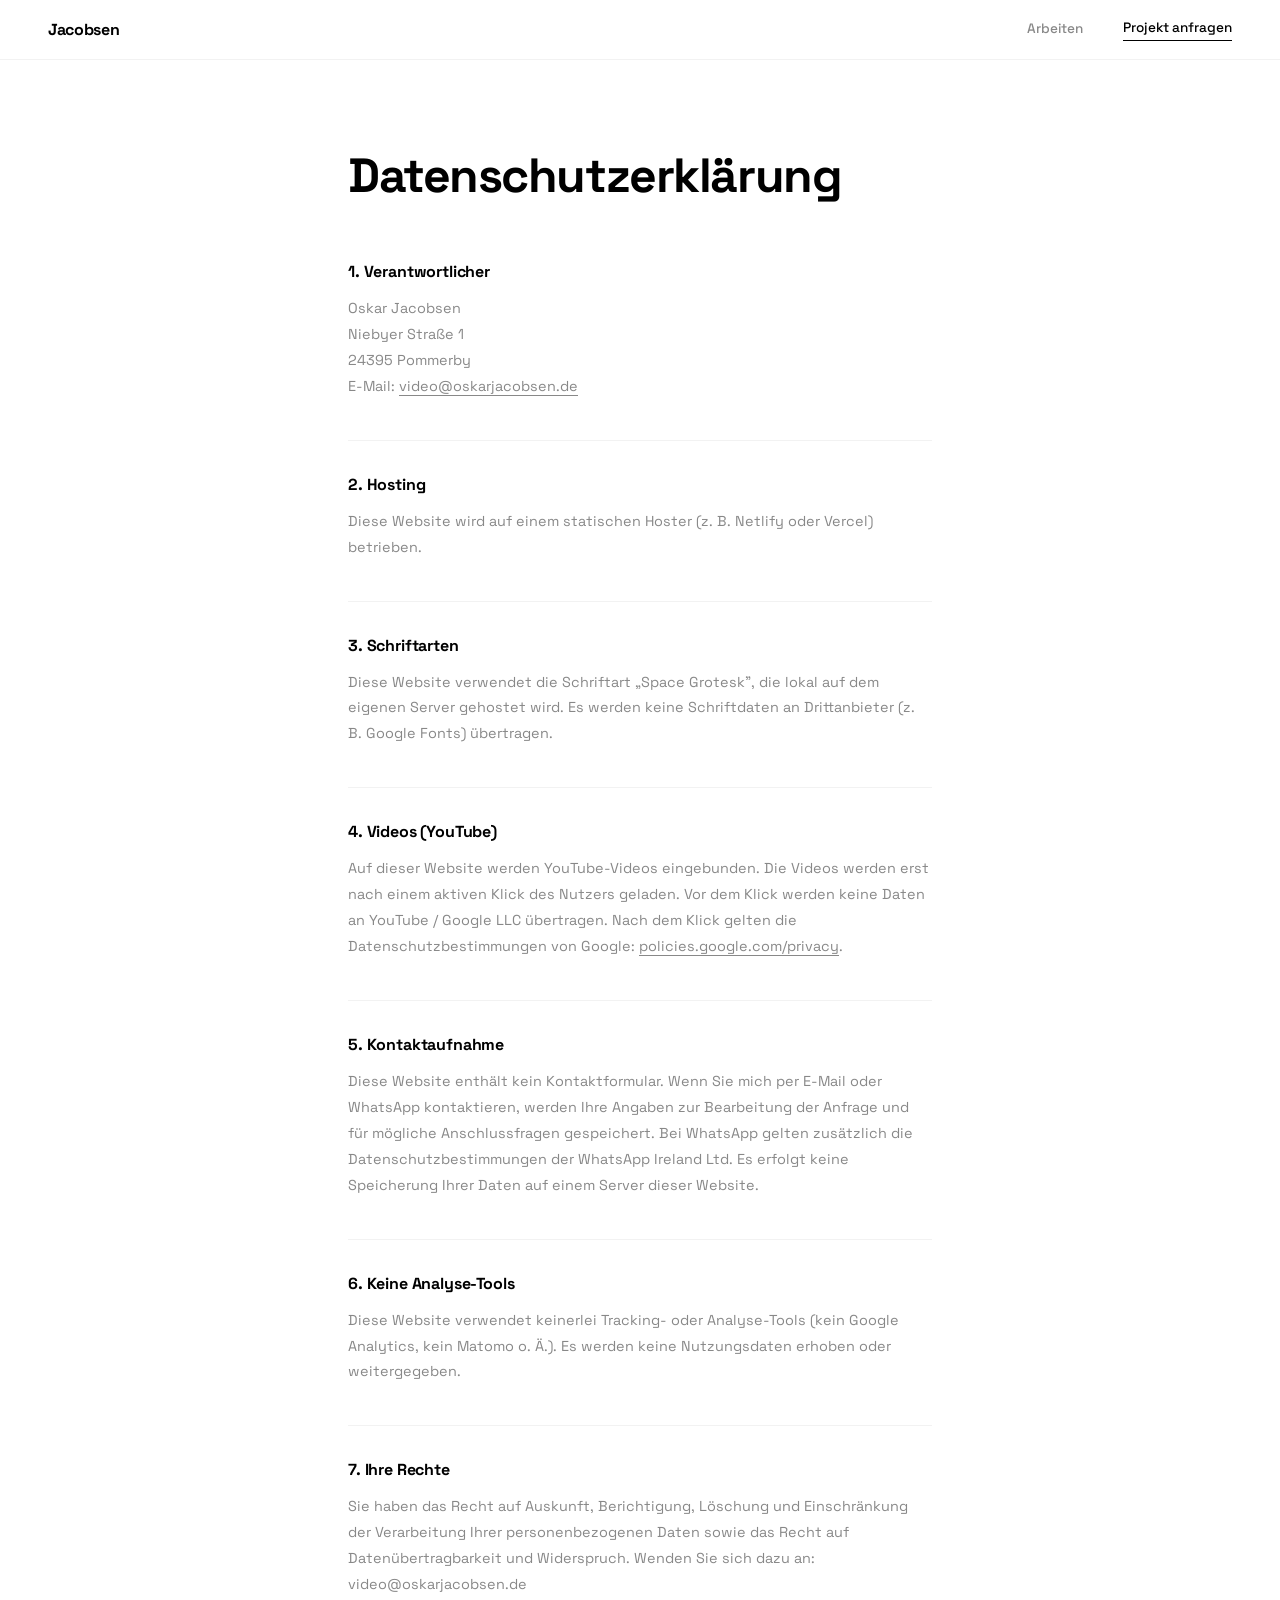
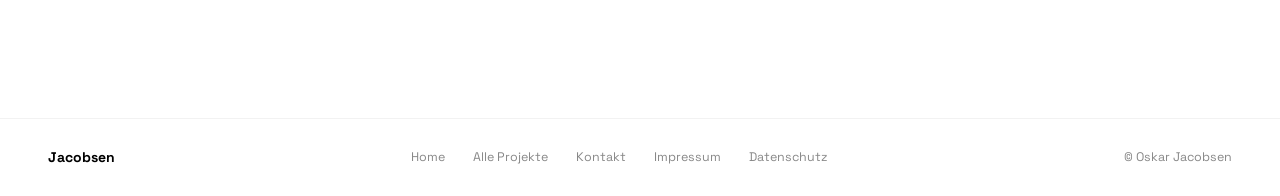
==== datenschutz.html @ cc035e26 "Initial commit: Jacobsen Videoproduktion Website Statische Portfolio-Website (HTML/CSS/JS, kein Buil" ====
<!DOCTYPE html>
<html lang="de">
<head>
  <meta charset="UTF-8" />
  <meta name="viewport" content="width=device-width, initial-scale=1.0" />
  <title>Datenschutz — Jacobsen Videoproduktion</title>
  <meta name="robots" content="noindex, nofollow" />
  <link rel="icon" sizes="32x32" href="favicon-32.png" />
  <link rel="icon" sizes="16x16" href="favicon-16.png" />
  <link rel="apple-touch-icon" sizes="180x180" href="apple-touch-icon.png" />
  <link rel="icon" href="data:image/svg+xml,<svg xmlns='http://www.w3.org/2000/svg' viewBox='0 0 32 32'><rect width='32' height='32' fill='%23000'/><text x='4' y='24' font-family='sans-serif' font-size='20' font-weight='700' fill='%23fff'>J</text></svg>" />

  <link rel="preload" href="fonts/SpaceGrotesk-latin.woff2"     as="font" type="font/woff2" crossorigin />
  <link rel="preload" href="fonts/SpaceGrotesk-latin-ext.woff2" as="font" type="font/woff2" crossorigin />

  <link rel="stylesheet" href="style.css?v=20260617" />
</head>
<body>

<nav>
  <a href="index.html" class="nav-logo">Jacobsen</a>
  <div class="nav-right">
    <a href="index.html#arbeiten">Arbeiten</a>
    <a href="index.html#anfragen" class="nav-cta">Projekt anfragen</a>
  </div>
</nav>

<main style="padding-top: var(--nav-h);">
  <div class="legal-page">
    <h1>Datenschutzerklärung</h1>

    <h2>1. Verantwortlicher</h2>
    <p>
      Oskar Jacobsen<br />
      Niebyer Straße 1<br />
      24395 Pommerby<br />
      E-Mail: <a href="mailto:video@oskarjacobsen.de">video@oskarjacobsen.de</a>
    </p>

    <h2>2. Hosting</h2>
    <p>
      Diese Website wird auf einem statischen Hoster (z. B. Netlify oder Vercel) betrieben.
      <!-- Hier konkreten Hoster und dessen Datenschutzbestimmungen verlinken -->
    </p>

    <h2>3. Schriftarten</h2>
    <p>
      Diese Website verwendet die Schriftart „Space Grotesk", die lokal auf dem eigenen Server gehostet wird.
      Es werden keine Schriftdaten an Drittanbieter (z. B. Google Fonts) übertragen.
    </p>

    <h2>4. Videos (YouTube)</h2>
    <p>
      Auf dieser Website werden YouTube-Videos eingebunden. Die Videos werden erst nach einem aktiven
      Klick des Nutzers geladen. Vor dem Klick werden keine Daten an YouTube / Google LLC übertragen.
      Nach dem Klick gelten die Datenschutzbestimmungen von Google:
      <a href="https://policies.google.com/privacy" target="_blank" rel="noopener noreferrer">policies.google.com/privacy</a>.
    </p>

    <h2>5. Kontaktaufnahme</h2>
    <p>
      Diese Website enthält kein Kontaktformular. Wenn Sie mich per E-Mail oder WhatsApp
      kontaktieren, werden Ihre Angaben zur Bearbeitung der Anfrage und für mögliche
      Anschlussfragen gespeichert. Bei WhatsApp gelten zusätzlich die Datenschutzbestimmungen
      der WhatsApp Ireland Ltd. Es erfolgt keine Speicherung Ihrer Daten auf einem Server
      dieser Website.
    </p>

    <h2>6. Keine Analyse-Tools</h2>
    <p>
      Diese Website verwendet keinerlei Tracking- oder Analyse-Tools (kein Google Analytics,
      kein Matomo o. Ä.). Es werden keine Nutzungsdaten erhoben oder weitergegeben.
    </p>

    <h2>7. Ihre Rechte</h2>
    <p>
      Sie haben das Recht auf Auskunft, Berichtigung, Löschung und Einschränkung der Verarbeitung
      Ihrer personenbezogenen Daten sowie das Recht auf Datenübertragbarkeit und Widerspruch.
      Wenden Sie sich dazu an: video@oskarjacobsen.de
    </p>

    <!-- Hier ggf. weiteren Rechtstext durch einen Datenschutzbeauftragten ergänzen lassen -->
  </div>
</main>

<footer>
  <span class="footer-logo">Jacobsen</span>
  <ul class="footer-links">
    <li><a href="index.html">Home</a></li>
    <li><a href="projects.html">Alle Projekte</a></li>
    <li><a href="kontakt.html">Kontakt</a></li>
    <li><a href="impressum.html">Impressum</a></li>
    <li><a href="datenschutz.html">Datenschutz</a></li>
  </ul>
  <span class="footer-copy">© Oskar Jacobsen</span>
</footer>

</body>
</html>
---- style.css ----
/* Space Grotesk — lokal gehostet, kein Google Fonts CDN */
@font-face {
  font-family: 'Space Grotesk';
  font-style: normal;
  font-weight: 300 700;
  font-display: swap;
  src: url('fonts/SpaceGrotesk-latin-ext.woff2') format('woff2');
  unicode-range: U+0100-02BA, U+02BD-02C5, U+02C7-02CC, U+02CE-02D7, U+02DD-02FF,
                 U+0304, U+0308, U+0329, U+1D00-1DBF, U+1E00-1E9F, U+1EF2-1EFF,
                 U+2020, U+20A0-20AB, U+20AD-20C0, U+2113, U+2C60-2C7F, U+A720-A7FF;
}
@font-face {
  font-family: 'Space Grotesk';
  font-style: normal;
  font-weight: 300 700;
  font-display: swap;
  src: url('fonts/SpaceGrotesk-latin.woff2') format('woff2');
  unicode-range: U+0000-00FF, U+0131, U+0152-0153, U+02BB-02BC, U+02C6, U+02DA,
                 U+02DC, U+0304, U+0308, U+0329, U+2000-206F, U+20AC, U+2122,
                 U+2191, U+2193, U+2212, U+2215, U+FEFF, U+FFFD;
}

*, *::before, *::after { box-sizing: border-box; margin: 0; padding: 0; }

:root {
  --black: #000000;
  --white: #FFFFFF;
  --off-white: #F2F2F2;
  --gray: #888888;
  --light-gray: #CCCCCC;
  --font: 'Space Grotesk', sans-serif;
  --nav-h: 60px;
  --max-w: 1280px;
  --pad: 3rem;
}

html { font-size: 16px; scroll-behavior: smooth; }

/* Anker-Sprünge nicht unter die fixe Navi schieben */
[id] { scroll-margin-top: calc(var(--nav-h) + 1rem); }

@media (prefers-reduced-motion: reduce) {
  *, *::before, *::after { animation-duration: 0.01ms !important; transition-duration: 0.01ms !important; }
  html { scroll-behavior: auto; }
}

/* ─── DEZENTE SCROLL-REVEALS (nur wenn JS aktiv) ─── */
@media (prefers-reduced-motion: no-preference) {
  .js [data-reveal] {
    opacity: 0;
    transform: translateY(22px);
    transition: opacity 0.6s ease, transform 0.6s ease;
  }
  .js [data-reveal].in-view {
    opacity: 1;
    transform: none;
  }

  /* ─── HERO-INTRO (einmalig, GPU-freundlich) ─── */
  .js nav          { animation: heroFadeDown 0.6s ease both; }
  .js .hero-video  { animation: heroFadeIn   0.9s ease 0.15s both; }
  .js .hero-name   { animation: heroFadeUp   0.7s ease 0.30s both; }
  .js .hero-tagline{ animation: heroFadeUp   0.6s ease 0.42s both; }
  .js .hero-cta    { animation: heroFadeUp   0.6s ease 0.52s both; }
}

@keyframes heroFadeDown { from { opacity: 0; transform: translateY(-18px); } to { opacity: 1; transform: none; } }
@keyframes heroFadeUp   { from { opacity: 0; transform: translateY(22px);  } to { opacity: 1; transform: none; } }
@keyframes heroFadeIn   { from { opacity: 0; } to { opacity: 1; } }

body {
  font-family: var(--font);
  background: var(--white);
  color: var(--black);
  line-height: 1.5;
  -webkit-font-smoothing: antialiased;
}

a { color: inherit; text-decoration: none; }
img { display: block; max-width: 100%; }

/* ─── NAV ─── */
nav {
  position: fixed;
  top: 0; left: 0; right: 0;
  z-index: 100;
  height: var(--nav-h);
  display: flex;
  align-items: center;
  justify-content: space-between;
  padding: 0 var(--pad);
  background: rgba(255,255,255,0.95);
  backdrop-filter: blur(8px);
  border-bottom: 1px solid var(--off-white);
}

.nav-logo {
  font-size: 1rem;
  font-weight: 700;
  letter-spacing: -0.02em;
}

.nav-right {
  display: flex;
  align-items: center;
  gap: 2.5rem;
}

.nav-right a {
  font-size: 0.85rem;
  font-weight: 500;
  color: var(--gray);
  transition: color 0.35s;
}

.nav-right a:hover { color: var(--black); }

.nav-cta {
  color: var(--black) !important;
  border-bottom: 1px solid currentColor;
  padding-bottom: 1px;
}

/* ─── HERO ─── */
.hero {
  margin-top: var(--nav-h);
  display: grid;
  grid-template-columns: 58fr 42fr;
  max-width: none;
  align-items: stretch;
}

.hero-video {
  background: var(--black);
  display: flex;
  padding: 0;
  overflow: hidden;
}

/* lite-youtube-embed im Hero — füllt die ganze Spalte randlos */
.hero-video lite-youtube {
  width: 100%;
  aspect-ratio: 16 / 9;
  align-self: center;
  max-width: none;
  border-radius: 0;
  background-color: var(--black);
}

.hero-text {
  display: flex;
  flex-direction: column;
  justify-content: center;
  padding: 4rem;
  gap: 2rem;
}

.hero-name {
  font-size: clamp(3rem, 4.5vw, 5.5rem);
  font-weight: 700;
  letter-spacing: -0.045em;
  line-height: 1;
}

.hero-tagline {
  font-size: 0.78rem;
  font-weight: 500;
  letter-spacing: 0.1em;
  text-transform: uppercase;
  color: var(--gray);
  line-height: 2;
}

.hero-cta {
  display: inline-block;
  align-self: flex-start;
  background: var(--black);
  color: var(--white);
  padding: 1rem 2rem;
  font-size: 0.875rem;
  font-weight: 500;
  transition: opacity 0.4s;
}

.hero-cta:hover { opacity: 0.65; }

/* ─── SECTION BASE ─── */
section {
  max-width: var(--max-w);
  margin: 0 auto;
  padding: 7rem var(--pad);
}

.section-label {
  display: block;
  font-size: 0.7rem;
  font-weight: 500;
  letter-spacing: 0.14em;
  text-transform: uppercase;
  color: var(--gray);
  margin-bottom: 4rem;
}

/* ─── PORTFOLIO ─── */
.portfolio { border-top: 1px solid var(--off-white); }

.portfolio-featured {
  display: grid;
  grid-template-columns: 1fr 1fr;
  gap: 1.25rem;
  margin-bottom: 1.25rem;
}

.portfolio-grid {
  display: grid;
  grid-template-columns: repeat(3, 1fr);
  gap: 1.25rem;
}

.portfolio-item {
  display: block;
}

.portfolio-thumb {
  position: relative;
  overflow: hidden;
  aspect-ratio: 16 / 9;
  background: var(--off-white);
}

.portfolio-thumb img {
  width: 100%;
  height: 100%;
  object-fit: cover;
  filter: grayscale(100%);
  transition: filter 0.55s ease, transform 0.55s ease;
}

.portfolio-arrow {
  position: absolute;
  bottom: 0.75rem;
  right: 0.75rem;
  width: 2rem;
  height: 2rem;
  background: var(--white);
  color: var(--black);
  display: flex;
  align-items: center;
  justify-content: center;
  font-size: 0.9rem;
  opacity: 0;
  transform: translateY(4px);
  transition: opacity 0.4s, transform 0.4s;
}

.portfolio-item:hover .portfolio-thumb img {
  filter: grayscale(0%);
  transform: scale(1.04);
}

.portfolio-item:hover .portfolio-arrow {
  opacity: 1;
  transform: translateY(0);
}

.portfolio-label {
  margin-top: 0.65rem;
  font-size: 0.78rem;
  font-weight: 500;
  color: var(--gray);
  letter-spacing: 0.02em;
  transition: color 0.35s;
}

.portfolio-item:hover .portfolio-label { color: var(--black); }

/* ─── SERVICES ─── */
.services { border-top: 1px solid var(--off-white); }

.services-list {
  display: grid;
  grid-template-columns: repeat(3, 1fr);
  gap: 0;
  padding-top: 1rem;
}

.service {
  padding-right: 3rem;
  border-right: 1px solid var(--off-white);
}

.service:last-child {
  padding-right: 0;
  border-right: none;
}

.service:not(:first-child) {
  padding-left: 3rem;
}

.service h3 {
  font-size: 1.05rem;
  font-weight: 700;
  letter-spacing: -0.02em;
  margin-bottom: 1rem;
}

.service p {
  font-size: 0.88rem;
  color: var(--gray);
  line-height: 1.75;
}

/* ─── ABOUT ─── */
.about { border-top: 1px solid var(--off-white); }

.about-inner {
  display: grid;
  grid-template-columns: 1fr 1fr;
  gap: 6rem;
  align-items: start;
}

.about-heading {
  font-size: clamp(1.9rem, 3vw, 3rem);
  font-weight: 700;
  letter-spacing: -0.03em;
  line-height: 1.1;
}

.about-body p {
  font-size: 0.93rem;
  color: var(--gray);
  line-height: 1.8;
  margin-bottom: 1.25rem;
}

.about-body p:last-child { margin-bottom: 0; }

.about-facts {
  list-style: none;
  margin-top: 2rem;
}

.about-facts li {
  padding: 0.85rem 0;
  border-top: 1px solid var(--off-white);
  font-size: 0.875rem;
  display: flex;
  gap: 1rem;
  color: var(--gray);
}

.about-facts li:last-child { border-bottom: 1px solid var(--off-white); }

.about-facts li strong {
  min-width: 11ch;
  font-weight: 700;
  color: var(--black);
}

/* ─── CONTACT ─── */
.contact { border-top: 1px solid var(--off-white); }

.contact-inner {
  display: grid;
  grid-template-columns: 1fr 1fr;
  gap: 6rem;
  align-items: start;
}

.contact-text h2 {
  font-size: clamp(1.9rem, 3vw, 3rem);
  font-weight: 700;
  letter-spacing: -0.03em;
  line-height: 1.1;
  margin-bottom: 1.5rem;
}

.contact-text p {
  font-size: 0.93rem;
  color: var(--gray);
  line-height: 1.8;
  margin-bottom: 2rem;
}

/* ─── CONTACT ACTIONS ─── */
.contact-actions {
  display: flex;
  flex-direction: column;
  gap: 1rem;
}

.contact-action {
  display: flex;
  flex-direction: column;
  gap: 0.4rem;
  padding: 1.5rem 1.75rem;
  border: 1px solid var(--off-white);
  transition: border-color 0.3s, background 0.3s;
}

.contact-action:hover {
  border-color: var(--black);
  background: var(--off-white);
}

.contact-action-label {
  font-size: 0.7rem;
  font-weight: 500;
  letter-spacing: 0.12em;
  text-transform: uppercase;
  color: var(--gray);
}

.contact-action-value {
  font-size: 1.05rem;
  font-weight: 500;
  color: var(--black);
}

/* ─── FOOTER ─── */
footer {
  padding: 1.75rem var(--pad);
  display: flex;
  justify-content: space-between;
  align-items: center;
  border-top: 1px solid var(--off-white);
  font-size: 0.78rem;
  color: var(--gray);
  flex-wrap: wrap;
  gap: 1rem;
}

.footer-logo { font-weight: 700; color: var(--black); font-size: 0.875rem; }

.footer-links {
  display: flex;
  gap: 1.75rem;
  list-style: none;
}

.footer-links a { transition: color 0.3s; }
.footer-links a:hover { color: var(--black); }

/* ─── PROJECTS PAGE ─── */
.page-header {
  padding: 5rem var(--pad) 3rem;
  max-width: var(--max-w);
  margin: 0 auto;
}

.page-title {
  font-size: clamp(2.5rem, 5vw, 4rem);
  font-weight: 700;
  letter-spacing: -0.035em;
  margin-bottom: 0.75rem;
}

.page-sub {
  font-size: 0.95rem;
  color: var(--gray);
}

.projects-list {
  max-width: var(--max-w);
  margin: 0 auto;
  padding: 0 var(--pad) 7rem;
  border-top: 1px solid var(--off-white);
}

.project-row {
  display: grid;
  grid-template-columns: 4rem 1fr auto;
  align-items: center;
  gap: 1.5rem;
  padding: 1.5rem 0;
  border-bottom: 1px solid var(--off-white);
  cursor: pointer;
  transition: opacity 0.35s;
  color: inherit;
}

.project-row:hover { opacity: 0.45; }

.project-thumb {
  width: 4rem;
  height: 4rem;
  object-fit: cover;
  background: var(--off-white);
  flex-shrink: 0;
  filter: grayscale(100%);
}

.project-thumb-placeholder {
  width: 4rem;
  height: 4rem;
  background: var(--off-white);
  flex-shrink: 0;
}

.project-name {
  font-size: 1rem;
  font-weight: 700;
  letter-spacing: -0.01em;
  margin-bottom: 0.2rem;
}

.project-desc {
  font-size: 0.82rem;
  color: var(--gray);
}

.project-arrow {
  font-size: 1.1rem;
  color: var(--light-gray);
}

/* ─── CONTACT PAGE ─── */
.contact-page {
  padding: 5rem var(--pad) 7rem;
  max-width: 680px;
  margin: 0 auto;
}

.contact-heading {
  font-size: clamp(2.5rem, 5vw, 4rem);
  font-weight: 700;
  letter-spacing: -0.035em;
  margin-bottom: 1.25rem;
}

.contact-intro {
  font-size: 0.95rem;
  color: var(--gray);
  line-height: 1.75;
  margin-bottom: 0.65rem;
  max-width: 44ch;
}

.contact-options {
  margin-top: 3rem;
  display: flex;
  flex-direction: column;
  gap: 0.75rem;
}

.contact-btn {
  display: flex;
  align-items: center;
  gap: 1rem;
  padding: 1.25rem 1.5rem;
  background: var(--off-white);
  font-family: var(--font);
  font-size: 1rem;
  font-weight: 500;
  color: var(--black);
  border: none;
  cursor: pointer;
  transition: background 0.3s;
  letter-spacing: -0.01em;
}

.contact-btn:hover { background: #e8e8e8; }

.contact-btn-icon {
  width: 2rem;
  height: 2rem;
  display: flex;
  align-items: center;
  justify-content: center;
  background: var(--black);
  color: var(--white);
  font-size: 1rem;
  flex-shrink: 0;
}

.contact-info {
  margin-top: 3rem;
  padding-top: 2rem;
  border-top: 1px solid var(--off-white);
  font-size: 0.875rem;
  color: var(--gray);
  line-height: 1.7;
}

/* ─── LEGAL PAGES (Impressum / Datenschutz) ─── */
.legal-page {
  max-width: 680px;
  margin: 0 auto;
  padding: 5rem var(--pad) 7rem;
}

.legal-page h1 {
  font-size: clamp(2rem, 4vw, 3rem);
  font-weight: 700;
  letter-spacing: -0.03em;
  margin-bottom: 3rem;
}

.legal-page h2 {
  font-size: 1rem;
  font-weight: 700;
  letter-spacing: -0.01em;
  margin-top: 2.5rem;
  margin-bottom: 0.75rem;
  padding-top: 2rem;
  border-top: 1px solid var(--off-white);
}

.legal-page h2:first-of-type { border-top: none; padding-top: 0; }

.legal-page p {
  font-size: 0.9rem;
  color: var(--gray);
  line-height: 1.8;
  margin-bottom: 0.5rem;
}

.legal-page a { border-bottom: 1px solid currentColor; }
.legal-page a:hover { color: var(--gray); }

/* ─── FOCUS-VISIBLE ─── */
:focus { outline: none; }

:focus-visible {
  outline: 2px solid var(--black);
  outline-offset: 3px;
  border-radius: 2px;
}

/* ─── TAP TARGETS (mobile) ─── */
@media (max-width: 900px) {
  nav a,
  .hero-cta,
  .footer-links a {
    min-height: 44px;
    display: inline-flex;
    align-items: center;
  }
}

/* ─── RESPONSIVE ─── */
@media (max-width: 900px) {
  :root { --pad: 2rem; }

  .hero {
    grid-template-columns: 1fr;
    min-height: auto;
  }

  .hero-video {
    padding: 0;
    aspect-ratio: 16 / 9;
    align-items: stretch;
  }

  .hero-video .video-wrapper {
    aspect-ratio: auto;
    height: 100%;
  }

  .hero-text {
    padding: 3rem 2rem 3.5rem;
    gap: 1.5rem;
  }

  .portfolio-grid { grid-template-columns: 1fr 1fr; }

  .services-list {
    grid-template-columns: 1fr;
    gap: 2rem;
    border-top: none;
    padding-top: 0;
  }

  .service {
    padding-right: 0;
    padding-left: 0 !important;
    border-right: none;
    border-top: 1px solid var(--off-white);
    padding-top: 2rem;
  }

  .service:first-child { border-top: 1px solid var(--off-white); }

  .about-inner,
  .contact-inner {
    grid-template-columns: 1fr;
    gap: 3.5rem;
  }

  section { padding: 5rem var(--pad); }
}

@media (max-width: 600px) {
  :root { --pad: 1.25rem; }

  nav { padding: 0 1.25rem; }

  .nav-right { gap: 1.5rem; }

  .hero-text { padding: 2.5rem 1.25rem 3rem; gap: 1.25rem; }

  .hero-name { font-size: clamp(2.75rem, 10vw, 3.5rem); }

  .portfolio-featured { grid-template-columns: 1fr; }
  .portfolio-grid { grid-template-columns: 1fr 1fr; gap: 0.875rem; }

  section { padding: 4rem var(--pad); }

  .section-label { margin-bottom: 2.5rem; }

  footer { flex-direction: column; align-items: flex-start; gap: 1.25rem; }
  .footer-links { flex-wrap: wrap; gap: 1rem; }

  .project-row { grid-template-columns: 3rem 1fr auto; gap: 1rem; }
  .project-thumb { width: 3rem; height: 3rem; }
}
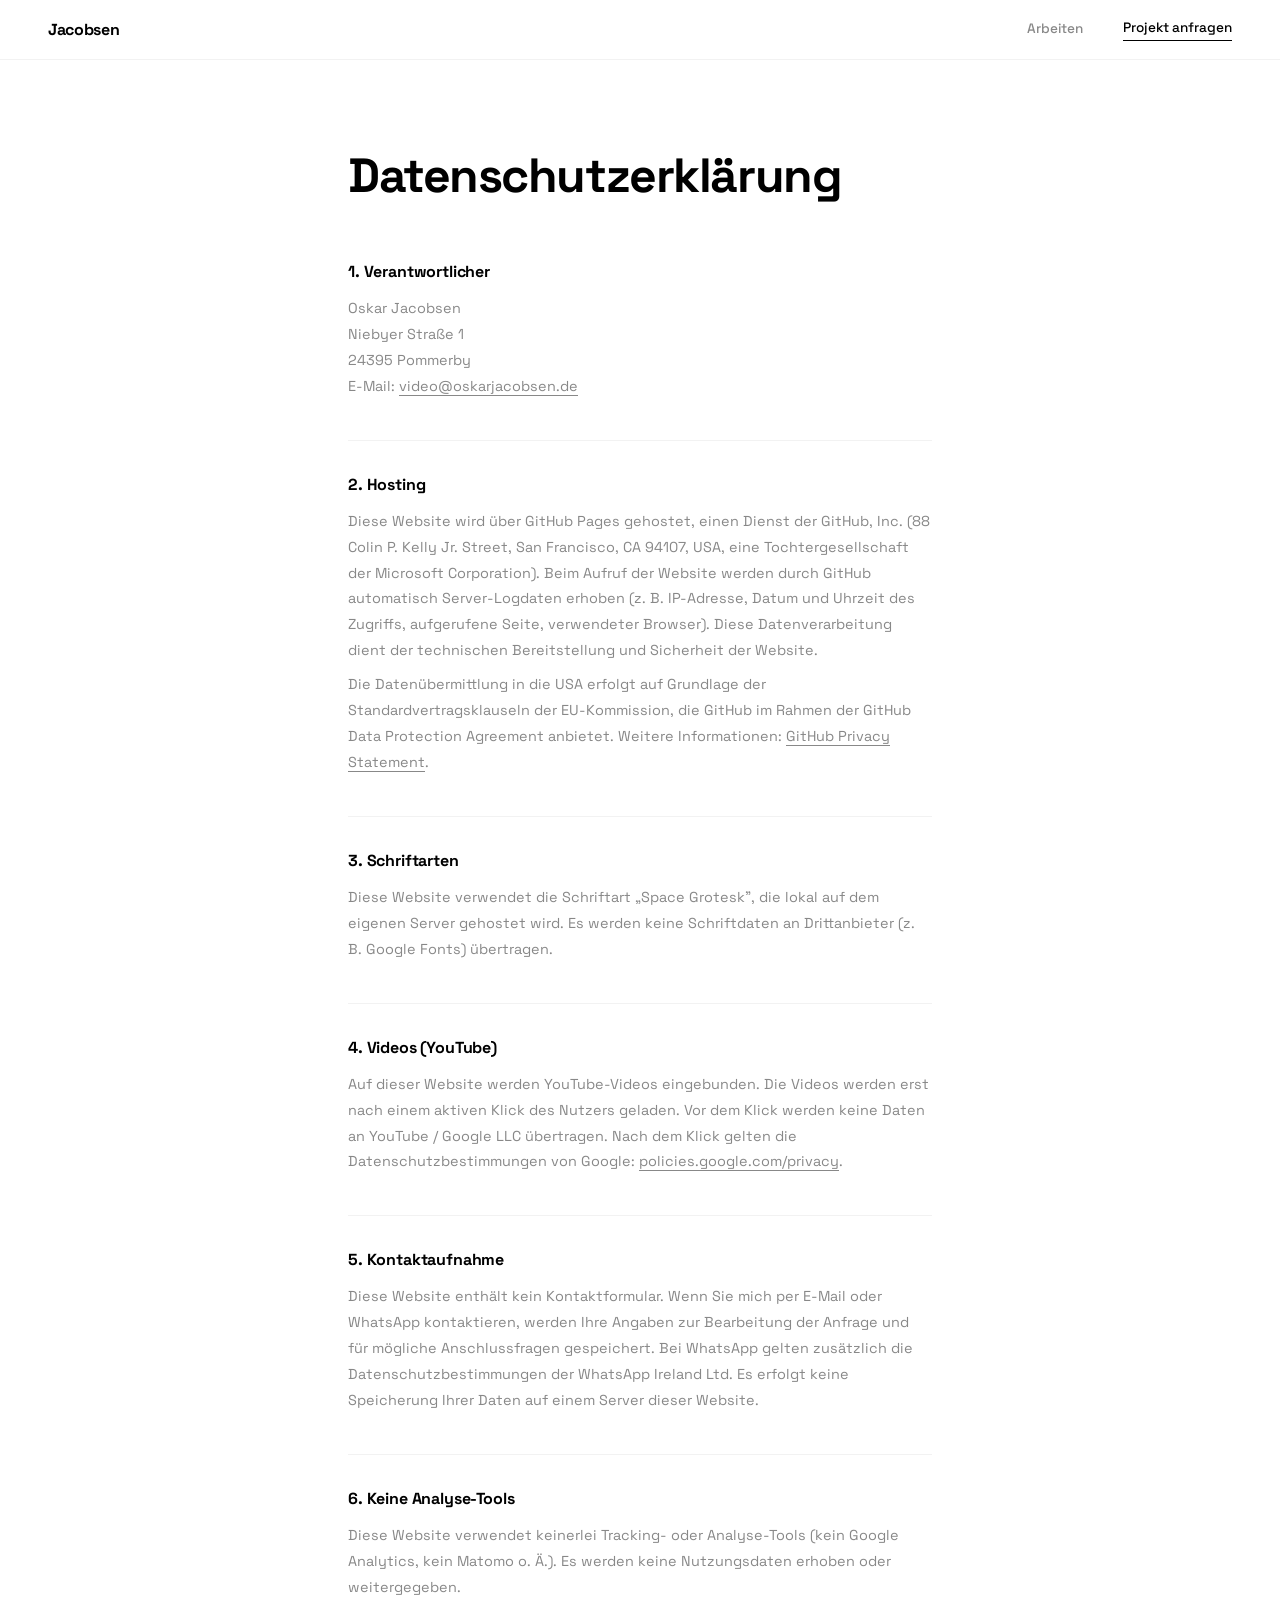
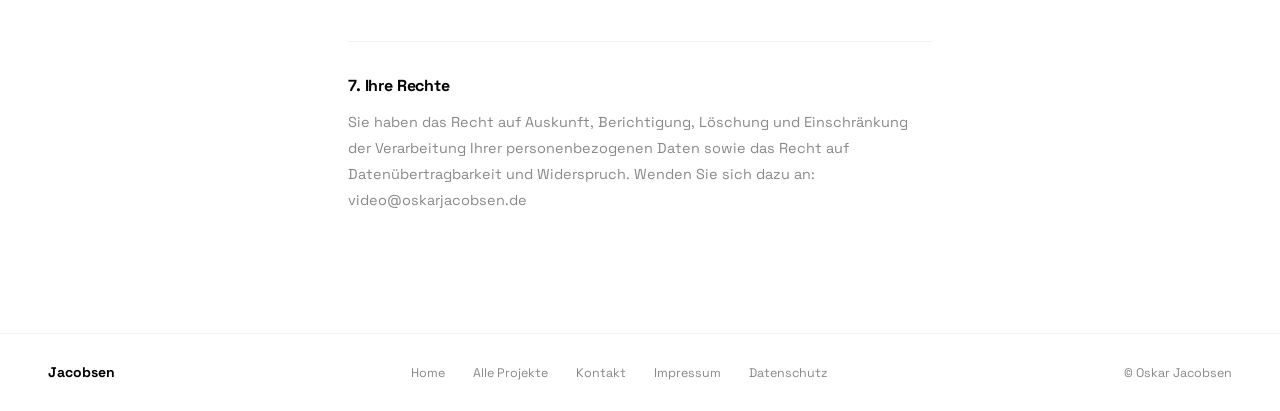
==== commit ddcc43d0: "Update Datenschutz hosting (GitHub Pages) and load hero poster in HD Co-Authored-By: Claude Opus 4.8" ====
--- a/datenschutz.html
+++ b/datenschutz.html
@@ -39,8 +39,18 @@
 
     <h2>2. Hosting</h2>
     <p>
-      Diese Website wird auf einem statischen Hoster (z. B. Netlify oder Vercel) betrieben.
-      <!-- Hier konkreten Hoster und dessen Datenschutzbestimmungen verlinken -->
+      Diese Website wird über GitHub Pages gehostet, einen Dienst der GitHub, Inc.
+      (88 Colin P. Kelly Jr. Street, San Francisco, CA 94107, USA, eine Tochtergesellschaft
+      der Microsoft Corporation). Beim Aufruf der Website werden durch GitHub automatisch
+      Server-Logdaten erhoben (z. B. IP-Adresse, Datum und Uhrzeit des Zugriffs, aufgerufene
+      Seite, verwendeter Browser). Diese Datenverarbeitung dient der technischen Bereitstellung
+      und Sicherheit der Website.
+    </p>
+    <p>
+      Die Datenübermittlung in die USA erfolgt auf Grundlage der Standardvertragsklauseln der
+      EU-Kommission, die GitHub im Rahmen der GitHub Data Protection Agreement anbietet.
+      Weitere Informationen:
+      <a href="https://docs.github.com/en/site-policy/privacy-policies/github-privacy-statement" target="_blank" rel="noopener noreferrer">GitHub Privacy Statement</a>.
     </p>
 
     <h2>3. Schriftarten</h2>
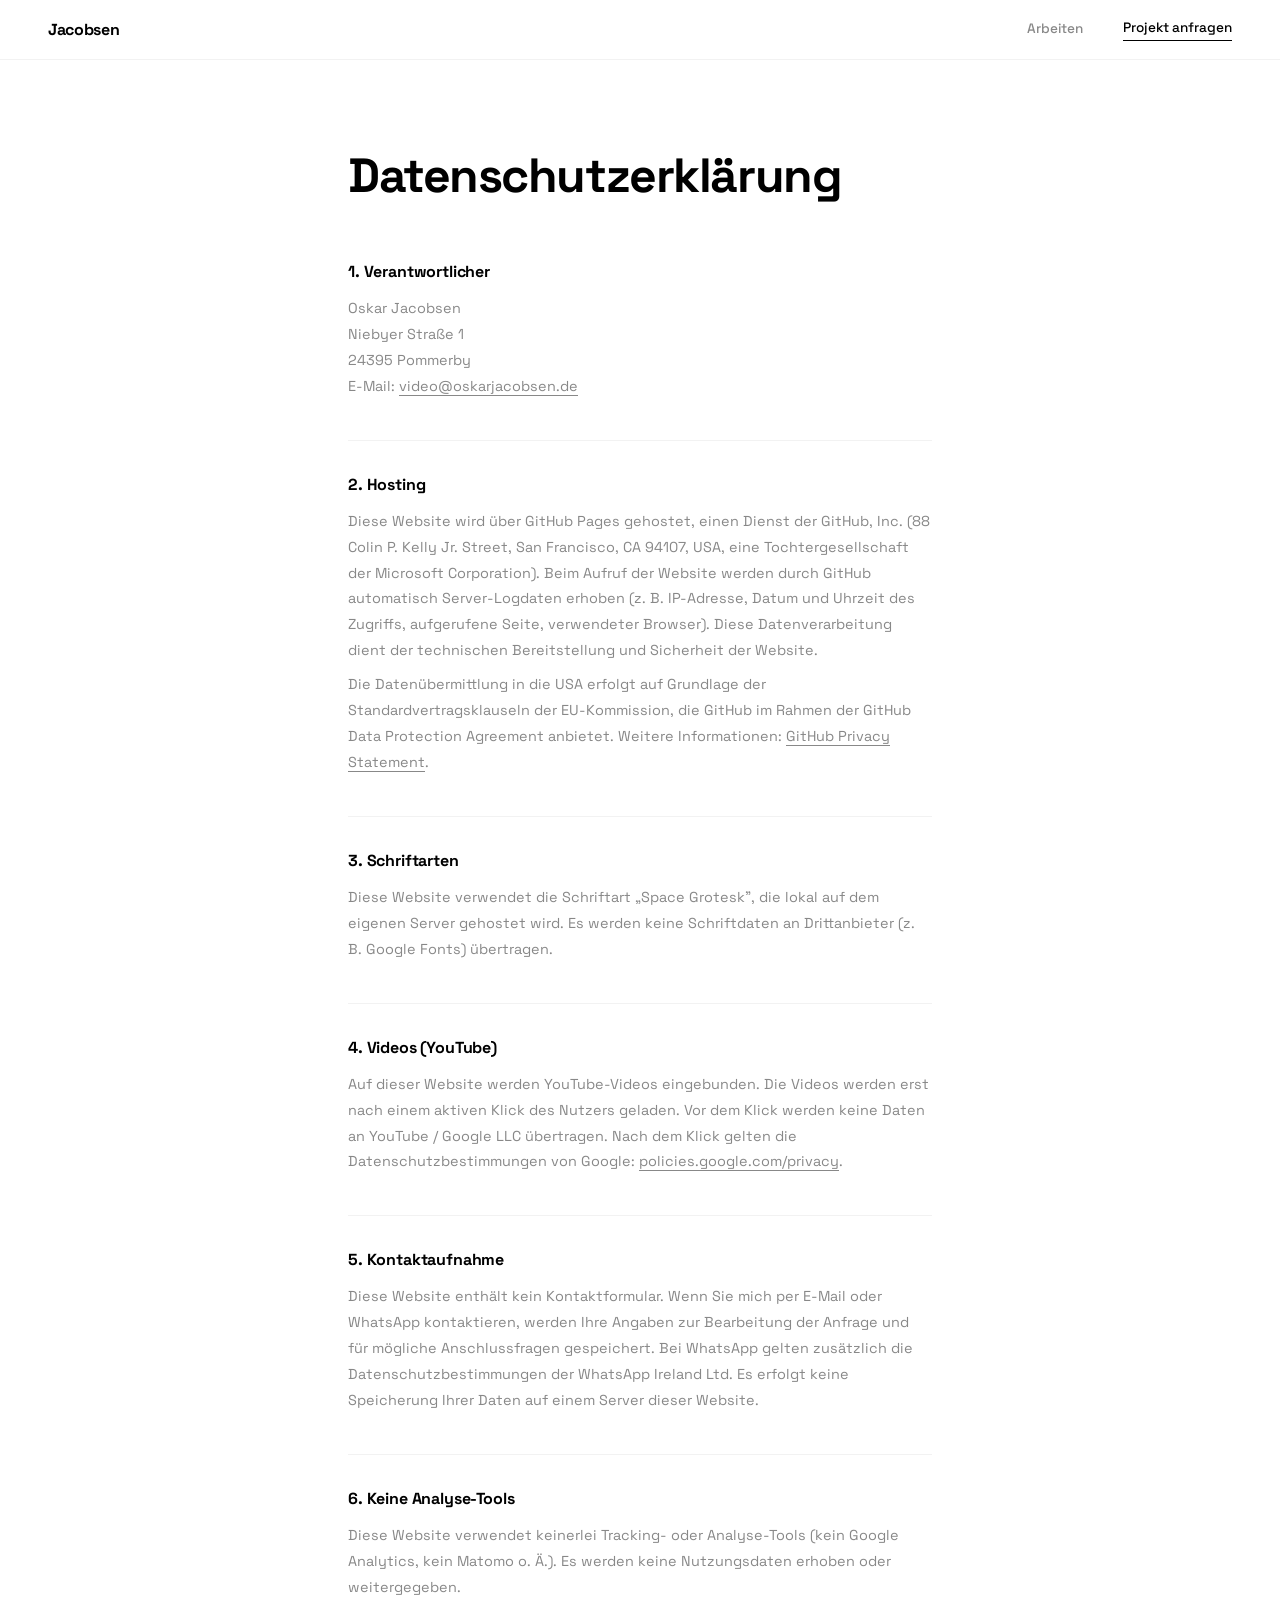
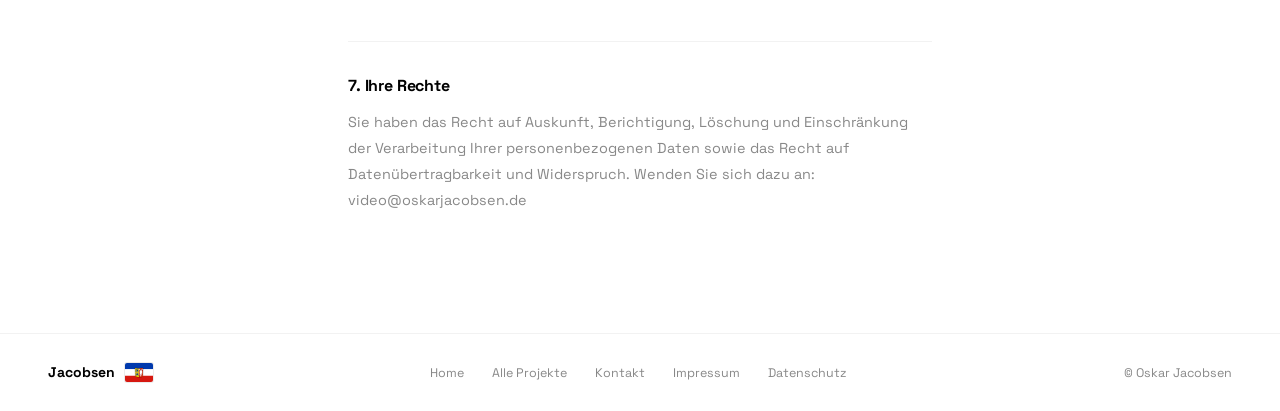
==== commit 48f7e35f: "Add Schleswig-Holstein flag in footer and stronger hero button hover - Footer: subtle SH flag next t" ====
--- a/datenschutz.html
+++ b/datenschutz.html
@@ -5,10 +5,12 @@
   <meta name="viewport" content="width=device-width, initial-scale=1.0" />
   <title>Datenschutz — Jacobsen Videoproduktion</title>
   <meta name="robots" content="noindex, nofollow" />
-  <link rel="icon" sizes="32x32" href="favicon-32.png" />
-  <link rel="icon" sizes="16x16" href="favicon-16.png" />
+  <link rel="icon" type="image/png" sizes="32x32" href="favicon-32.png" media="(prefers-color-scheme: light)" />
+  <link rel="icon" type="image/png" sizes="32x32" href="favicon-32-dark.png" media="(prefers-color-scheme: dark)" />
+  <link rel="icon" type="image/png" sizes="16x16" href="favicon-16.png" media="(prefers-color-scheme: light)" />
+  <link rel="icon" type="image/png" sizes="16x16" href="favicon-16-dark.png" media="(prefers-color-scheme: dark)" />
   <link rel="apple-touch-icon" sizes="180x180" href="apple-touch-icon.png" />
-  <link rel="icon" href="data:image/svg+xml,<svg xmlns='http://www.w3.org/2000/svg' viewBox='0 0 32 32'><rect width='32' height='32' fill='%23000'/><text x='4' y='24' font-family='sans-serif' font-size='20' font-weight='700' fill='%23fff'>J</text></svg>" />
+  <link rel="icon" type="image/svg+xml" href="data:image/svg+xml,<svg xmlns='http://www.w3.org/2000/svg' viewBox='0 0 32 32'><style>rect{fill:%23fff}text{fill:%23000}@media(prefers-color-scheme:dark){rect{fill:%23000}text{fill:%23fff}}</style><rect width='32' height='32'/><text x='16' y='23' font-family='sans-serif' font-size='21' font-weight='700' text-anchor='middle'>J</text></svg>" />
 
   <link rel="preload" href="fonts/SpaceGrotesk-latin.woff2"     as="font" type="font/woff2" crossorigin />
   <link rel="preload" href="fonts/SpaceGrotesk-latin-ext.woff2" as="font" type="font/woff2" crossorigin />
@@ -94,7 +96,7 @@
 </main>
 
 <footer>
-  <span class="footer-logo">Jacobsen</span>
+  <span class="footer-logo">Jacobsen<img class="footer-flag" src="schleswig-holstein.svg" alt="Flagge Schleswig-Holstein" width="30" height="20" loading="lazy" /></span>
   <ul class="footer-links">
     <li><a href="index.html">Home</a></li>
     <li><a href="projects.html">Alle Projekte</a></li>
--- a/style.css
+++ b/style.css
@@ -56,10 +56,14 @@
     transform: none;
   }
 
+  /* sanfter Stagger der Service-Karten (links → rechts) */
+  .js .services-list .service[data-reveal]:nth-child(2) { transition-delay: 0.1s; }
+  .js .services-list .service[data-reveal]:nth-child(3) { transition-delay: 0.2s; }
+
   /* ─── HERO-INTRO (einmalig, GPU-freundlich) ─── */
+  /* .hero-name wird vom GSAP-"Assemble" gesteuert (siehe animations.js) */
   .js nav          { animation: heroFadeDown 0.6s ease both; }
   .js .hero-video  { animation: heroFadeIn   0.9s ease 0.15s both; }
-  .js .hero-name   { animation: heroFadeUp   0.7s ease 0.30s both; }
   .js .hero-tagline{ animation: heroFadeUp   0.6s ease 0.42s both; }
   .js .hero-cta    { animation: heroFadeUp   0.6s ease 0.52s both; }
 }
@@ -179,10 +183,10 @@
   padding: 1rem 2rem;
   font-size: 0.875rem;
   font-weight: 500;
-  transition: opacity 0.4s;
-}
-
-.hero-cta:hover { opacity: 0.65; }
+  transition: background 0.3s ease, transform 0.3s ease;
+}
+
+.hero-cta:hover { background: var(--gray); transform: scale(1.06); }
 
 /* ─── SECTION BASE ─── */
 section {
@@ -201,23 +205,32 @@
   margin-bottom: 4rem;
 }
 
-/* ─── PORTFOLIO ─── */
-.portfolio { border-top: 1px solid var(--off-white); }
-
-.portfolio-featured {
-  display: grid;
-  grid-template-columns: 1fr 1fr;
+/* ─── PORTFOLIO (horizontaler Track) ─── */
+.portfolio { border-top: 1px solid var(--off-white); overflow: hidden; }
+
+/* Mobile-first: nativer horizontaler Swipe mit Snap */
+.portfolio-hscroll {
+  overflow-x: auto;
+  overflow-y: hidden;
+  scroll-snap-type: x mandatory;
+  -webkit-overflow-scrolling: touch;
+  overscroll-behavior-x: contain;
+  scrollbar-width: none;
+  margin: 0 calc(-1 * var(--pad));
+}
+.portfolio-hscroll::-webkit-scrollbar { display: none; }
+
+.portfolio-track {
+  display: flex;
   gap: 1.25rem;
-  margin-bottom: 1.25rem;
-}
-
-.portfolio-grid {
-  display: grid;
-  grid-template-columns: repeat(3, 1fr);
-  gap: 1.25rem;
+  padding: 0 var(--pad);
+  width: max-content;
 }
 
 .portfolio-item {
+  flex: 0 0 80vw;
+  max-width: 460px;
+  scroll-snap-align: center;
   display: block;
 }
 
@@ -232,8 +245,7 @@
   width: 100%;
   height: 100%;
   object-fit: cover;
-  filter: grayscale(100%);
-  transition: filter 0.55s ease, transform 0.55s ease;
+  transition: transform 0.55s ease;
 }
 
 .portfolio-arrow {
@@ -254,7 +266,6 @@
 }
 
 .portfolio-item:hover .portfolio-thumb img {
-  filter: grayscale(0%);
   transform: scale(1.04);
 }
 
@@ -273,6 +284,51 @@
 }
 
 .portfolio-item:hover .portfolio-label { color: var(--black); }
+
+/* Desktop: mehrere Cards nebeneinander */
+@media (min-width: 1000px) {
+  .portfolio-item { flex-basis: clamp(300px, 24vw, 380px); scroll-snap-align: start; }
+}
+
+/* Desktop-Pin (per JS aktiviert): GSAP steuert den Track, kein nativer Scroll */
+.portfolio.is-hpin .portfolio-hscroll {
+  overflow: visible;
+  scroll-snap-type: none;
+  margin: 0;
+}
+.portfolio.is-hpin .portfolio-track { padding: 0; }
+
+/* Fortschrittsbalken */
+.portfolio-progress {
+  position: relative;
+  height: 2px;
+  margin-top: 2rem;
+  background: var(--off-white);
+  border-radius: 2px;
+  overflow: hidden;
+}
+.portfolio-progress-bar {
+  position: absolute;
+  top: 0;
+  left: 0;
+  height: 100%;
+  width: 22%;
+  background: var(--black);
+  border-radius: 2px;
+  will-change: transform;
+}
+
+/* Hero-„Assemble": einzelne Buchstaben */
+.hero-letter { display: inline-block; will-change: transform, opacity; }
+
+/* Reduced Motion: zurück zum vertikalen Raster, kein Horizontal-Scroll/Balken */
+@media (prefers-reduced-motion: reduce) {
+  .portfolio-hscroll { overflow: visible; scroll-snap-type: none; margin: 0; }
+  .portfolio-track { flex-wrap: wrap; width: auto; padding: 0; }
+  .portfolio-item { flex: 0 0 calc(50% - 0.625rem); max-width: none; }
+  .portfolio-progress { display: none; }
+  .hero-letter { will-change: auto; }
+}
 
 /* ─── SERVICES ─── */
 .services { border-top: 1px solid var(--off-white); }
@@ -419,6 +475,13 @@
   color: var(--black);
 }
 
+.contact-action-icon {
+  width: 1em;
+  height: 1em;
+  vertical-align: -0.13em;
+  margin-left: 0.45em;
+}
+
 /* ─── FOOTER ─── */
 footer {
   padding: 1.75rem var(--pad);
@@ -432,7 +495,22 @@
   gap: 1rem;
 }
 
-.footer-logo { font-weight: 700; color: var(--black); font-size: 0.875rem; }
+.footer-logo {
+  font-weight: 700;
+  color: var(--black);
+  font-size: 0.875rem;
+  display: inline-flex;
+  align-items: center;
+  gap: 0.6rem;
+}
+
+.footer-flag {
+  height: 1.35em;
+  width: auto;
+  border-radius: 2px;
+  box-shadow: 0 0 0 1px rgba(0, 0, 0, 0.08);
+  display: block;
+}
 
 .footer-links {
   display: flex;
@@ -489,7 +567,6 @@
   object-fit: cover;
   background: var(--off-white);
   flex-shrink: 0;
-  filter: grayscale(100%);
 }
 
 .project-thumb-placeholder {
@@ -665,8 +742,6 @@
     gap: 1.5rem;
   }
 
-  .portfolio-grid { grid-template-columns: 1fr 1fr; }
-
   .services-list {
     grid-template-columns: 1fr;
     gap: 2rem;
@@ -704,9 +779,6 @@
 
   .hero-name { font-size: clamp(2.75rem, 10vw, 3.5rem); }
 
-  .portfolio-featured { grid-template-columns: 1fr; }
-  .portfolio-grid { grid-template-columns: 1fr 1fr; gap: 0.875rem; }
-
   section { padding: 4rem var(--pad); }
 
   .section-label { margin-bottom: 2.5rem; }
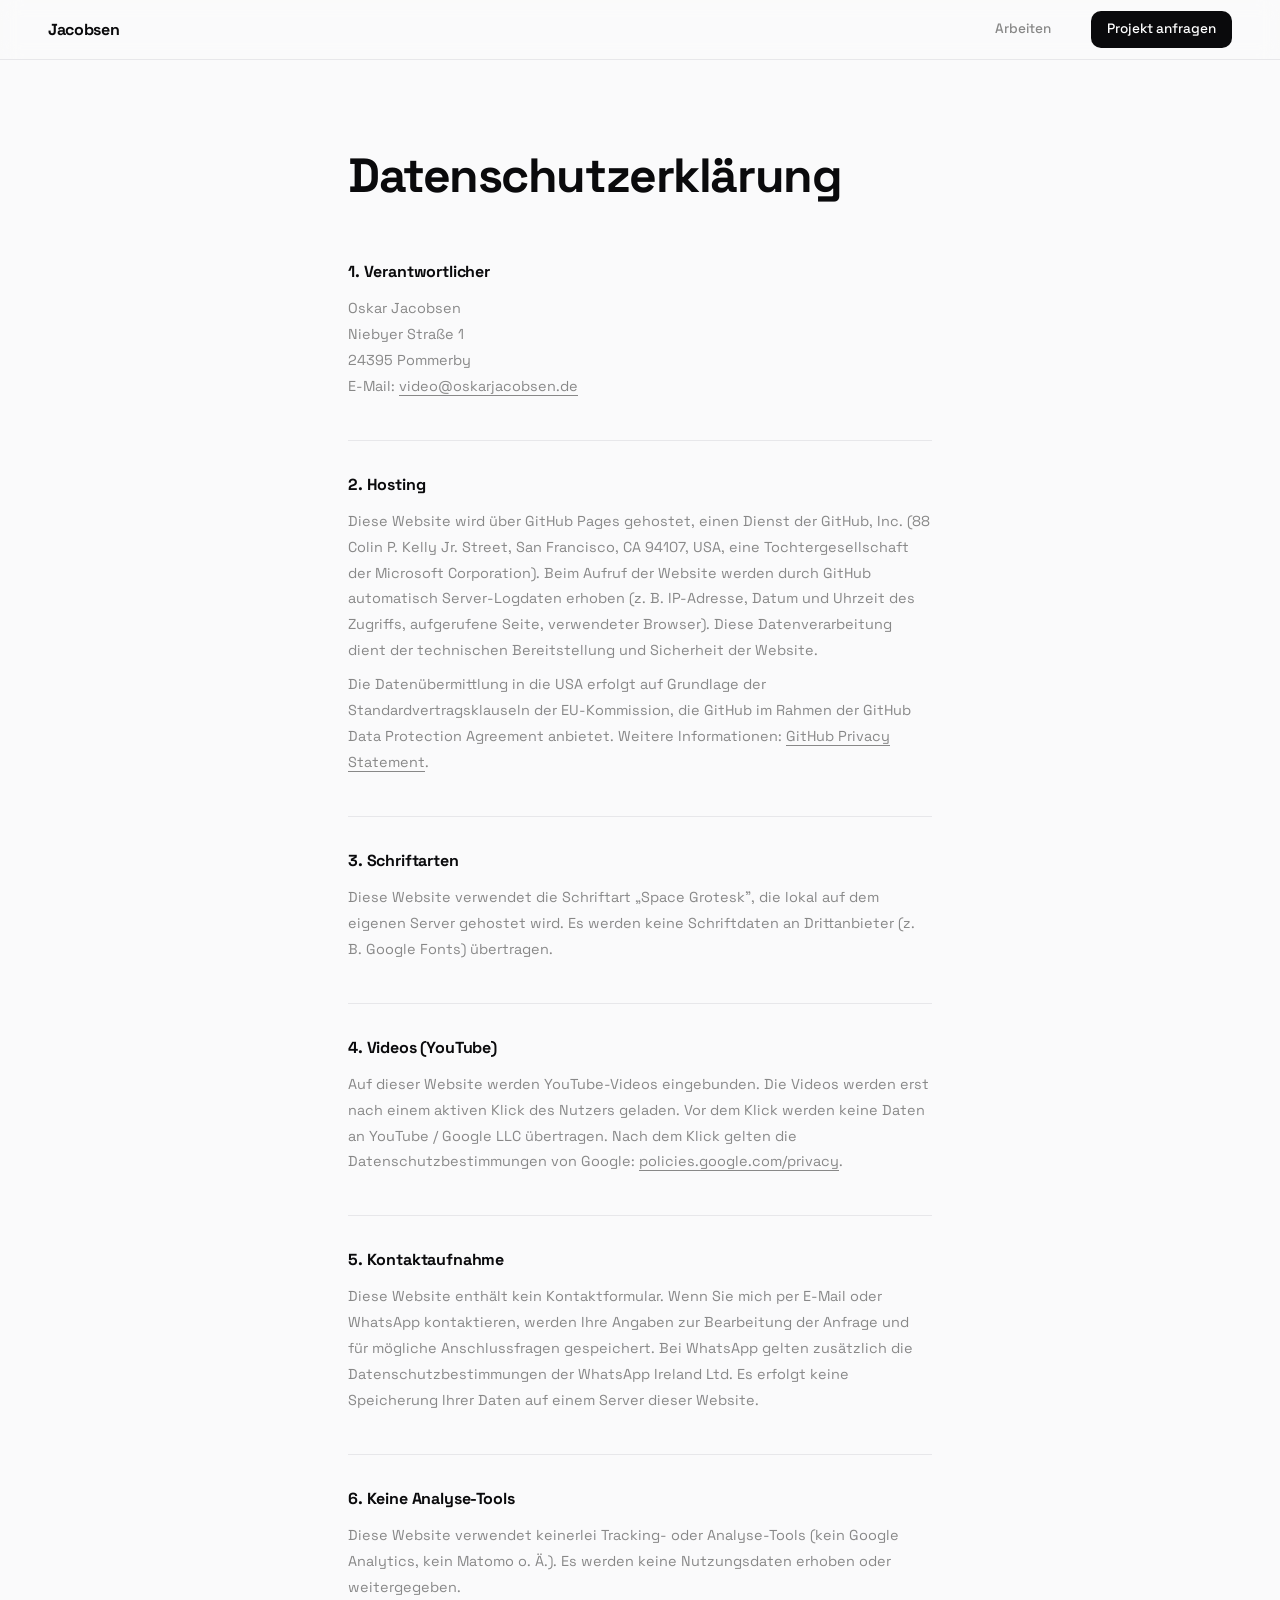
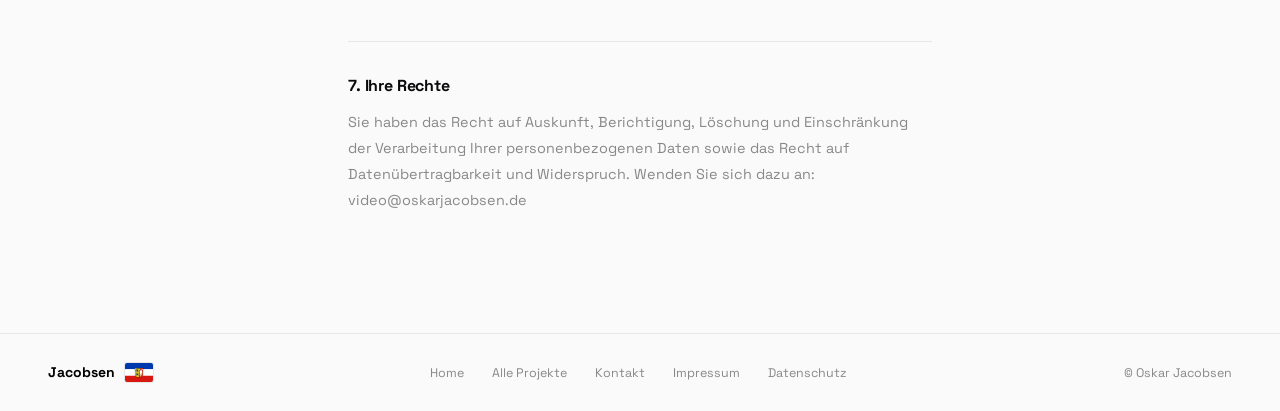
==== commit b386aaab: "Redesign: lighter soft-white design system across the whole site - New tokens: near-white bg (#fafaf" ====
--- a/datenschutz.html
+++ b/datenschutz.html
@@ -15,7 +15,7 @@
   <link rel="preload" href="fonts/SpaceGrotesk-latin.woff2"     as="font" type="font/woff2" crossorigin />
   <link rel="preload" href="fonts/SpaceGrotesk-latin-ext.woff2" as="font" type="font/woff2" crossorigin />
 
-  <link rel="stylesheet" href="style.css?v=20260617" />
+  <link rel="stylesheet" href="style.css?v=20260625" />
 </head>
 <body>
 
--- a/style.css
+++ b/style.css
@@ -28,6 +28,17 @@
   --off-white: #F2F2F2;
   --gray: #888888;
   --light-gray: #CCCCCC;
+
+  /* Softgrau-Designsystem (heller Hintergrund, weiche Flächen) */
+  --bg: #fafafb;            /* Seiten-Hintergrund: sehr hell, kaum getönt */
+  --surface: #ffffff;       /* Karten/Flächen */
+  --ink: #0a0a0c;           /* Überschriften / starker Text */
+  --text-soft: #555555;     /* Fließtext */
+  --muted: #a4a4ac;         /* Kicker / kleine Labels */
+  --border: #e7e7ea;        /* feine Linien/Ränder */
+  --radius: 14px;
+  --shadow-soft: 0 18px 40px -24px rgba(10, 10, 12, 0.22);
+
   --font: 'Space Grotesk', sans-serif;
   --nav-h: 60px;
   --max-w: 1280px;
@@ -74,8 +85,8 @@
 
 body {
   font-family: var(--font);
-  background: var(--white);
-  color: var(--black);
+  background: var(--bg);
+  color: var(--ink);
   line-height: 1.5;
   -webkit-font-smoothing: antialiased;
 }
@@ -93,9 +104,9 @@
   align-items: center;
   justify-content: space-between;
   padding: 0 var(--pad);
-  background: rgba(255,255,255,0.95);
-  backdrop-filter: blur(8px);
-  border-bottom: 1px solid var(--off-white);
+  background: rgba(250, 250, 251, 0.82);
+  backdrop-filter: blur(10px);
+  border-bottom: 1px solid var(--border);
 }
 
 .nav-logo {
@@ -120,10 +131,13 @@
 .nav-right a:hover { color: var(--black); }
 
 .nav-cta {
-  color: var(--black) !important;
-  border-bottom: 1px solid currentColor;
-  padding-bottom: 1px;
-}
+  color: var(--white) !important;
+  background: var(--ink);
+  border-radius: 10px;
+  padding: 8px 16px;
+  transition: opacity 0.3s ease;
+}
+.nav-cta:hover { opacity: 0.8; }
 
 /* ─── HERO ─── */
 .hero {
@@ -135,20 +149,23 @@
 }
 
 .hero-video {
-  background: var(--black);
-  display: flex;
-  padding: 0;
-  overflow: hidden;
-}
-
-/* lite-youtube-embed im Hero — füllt die ganze Spalte randlos */
+  background: transparent;
+  display: flex;
+  align-items: center;
+  justify-content: center;
+  padding: 3rem;
+}
+
+/* lite-youtube-embed im Hero — abgerundete Medien-Karte auf hellem Grund */
 .hero-video lite-youtube {
   width: 100%;
   aspect-ratio: 16 / 9;
   align-self: center;
   max-width: none;
-  border-radius: 0;
-  background-color: var(--black);
+  border-radius: var(--radius);
+  overflow: hidden;
+  background-color: var(--ink);
+  box-shadow: var(--shadow-soft);
 }
 
 .hero-text {
@@ -178,15 +195,17 @@
 .hero-cta {
   display: inline-block;
   align-self: flex-start;
-  background: var(--black);
+  background: var(--ink);
   color: var(--white);
   padding: 1rem 2rem;
+  border-radius: 12px;
   font-size: 0.875rem;
   font-weight: 500;
+  box-shadow: var(--shadow-soft);
   transition: background 0.3s ease, transform 0.3s ease;
 }
 
-.hero-cta:hover { background: var(--gray); transform: scale(1.06); }
+.hero-cta:hover { background: #2a2a30; transform: scale(1.06); }
 
 /* ─── SECTION BASE ─── */
 section {
@@ -201,12 +220,12 @@
   font-weight: 500;
   letter-spacing: 0.14em;
   text-transform: uppercase;
-  color: var(--gray);
+  color: var(--muted);
   margin-bottom: 4rem;
 }
 
 /* ─── PORTFOLIO (horizontaler Track) ─── */
-.portfolio { border-top: 1px solid var(--off-white); overflow: hidden; }
+.portfolio { border-top: 1px solid var(--border); overflow: hidden; }
 
 /* Mobile-first: nativer horizontaler Swipe mit Snap */
 .portfolio-hscroll {
@@ -290,13 +309,91 @@
   .portfolio-item { flex-basis: clamp(300px, 24vw, 380px); scroll-snap-align: start; }
 }
 
-/* Desktop-Pin (per JS aktiviert): GSAP steuert den Track, kein nativer Scroll */
-.portfolio.is-hpin .portfolio-hscroll {
+/* ─── TABS / FILTER ─── */
+.tabs {
+  display: flex;
+  flex-wrap: wrap;
+  gap: 0.25rem 1.75rem;
+  margin-bottom: 1.5rem;
+  border-bottom: 1px solid var(--border);
+}
+.tab {
+  appearance: none;
+  -webkit-appearance: none;
+  background: none;
+  border: 0;
+  font-family: var(--font);
+  font-size: 0.95rem;
+  font-weight: 500;
+  color: var(--gray);
+  padding: 0 0 0.85rem;
+  cursor: pointer;
+  position: relative;
+  white-space: nowrap;
+  transition: color 0.25s ease;
+}
+.tab:hover { color: var(--black); }
+.tab.is-active { color: var(--black); }
+.tab.is-active::after {
+  content: "";
+  position: absolute;
+  left: 0; right: 0; bottom: -1px;
+  height: 2px;
+  background: var(--black);
+}
+
+.tab-benefit {
+  font-size: 0.95rem;
+  color: var(--gray);
+  line-height: 1.6;
+  max-width: 48ch;
+  margin-bottom: 2rem;
+}
+
+.tab-empty {
+  font-size: 0.95rem;
+  color: var(--gray);
+  line-height: 1.7;
+  padding: 1rem 0 0.5rem;
+}
+.tab-empty a { color: var(--black); border-bottom: 1px solid currentColor; }
+
+/* Panels: alle im DOM (SEO-lesbar), nur das aktive sichtbar */
+.tab-panel { display: none; }
+.tab-panel.is-active { display: block; }
+
+/* Einzelnes Video: zentriert, kein Scroll */
+.portfolio-hscroll.is-single {
   overflow: visible;
   scroll-snap-type: none;
   margin: 0;
 }
-.portfolio.is-hpin .portfolio-track { padding: 0; }
+.portfolio-hscroll.is-single .portfolio-track {
+  width: auto;
+  padding: 0;
+  justify-content: center;
+}
+.portfolio-hscroll.is-single .portfolio-item {
+  flex: 0 0 min(560px, 100%);
+  max-width: 560px;
+}
+
+/* Tab-Wechsel-Animation (Panel fadet, Cards gleiten gestaffelt) */
+@media (prefers-reduced-motion: no-preference) {
+  .tab-panel.is-active { animation: panelFade 0.35s ease both; }
+  .tab-panel.is-active .portfolio-item,
+  .tab-panel.is-active .project-row {
+    animation: cardIn 0.5s ease both;
+  }
+  .tab-panel.is-active .portfolio-item:nth-child(2),
+  .tab-panel.is-active .project-row:nth-child(2) { animation-delay: 0.06s; }
+  .tab-panel.is-active .portfolio-item:nth-child(3),
+  .tab-panel.is-active .project-row:nth-child(3) { animation-delay: 0.12s; }
+  .tab-panel.is-active .portfolio-item:nth-child(n+4),
+  .tab-panel.is-active .project-row:nth-child(n+4) { animation-delay: 0.18s; }
+}
+@keyframes panelFade { from { opacity: 0; } to { opacity: 1; } }
+@keyframes cardIn { from { opacity: 0; transform: translateY(16px); } to { opacity: 1; transform: none; } }
 
 /* Fortschrittsbalken */
 .portfolio-progress {
@@ -330,28 +427,264 @@
   .hero-letter { will-change: auto; }
 }
 
+/* ─── MEINE ARBEIT (Segmented-Switcher, „Softgrau") ─── */
+.work {
+  max-width: none;
+  margin: 0;
+  background: var(--bg);
+  padding: 120px var(--pad) 90px;
+  display: flex;
+  flex-direction: column;
+  align-items: center;
+  text-align: center;
+}
+.work-kicker {
+  font-size: 13px;
+  letter-spacing: 5px;
+  text-transform: uppercase;
+  color: #a4a4ac;
+  font-weight: 500;
+  margin-bottom: 18px;
+}
+.work-title {
+  font-size: clamp(34px, 6vw, 52px);
+  font-weight: 600;
+  letter-spacing: -1px;
+  line-height: 1.05;
+  color: #0a0a0c;
+  margin-bottom: 64px;
+}
+
+/* Segmented Switch */
+.switch {
+  position: relative;
+  display: inline-flex;
+  padding: 6px;
+  border-radius: 16px;
+  background: #ffffff;
+  border: 1px solid #e2e2e6;
+  box-shadow: 0 18px 40px -20px rgba(0, 0, 0, 0.35);
+  max-width: 100%;
+}
+.switch-pill {
+  position: absolute;
+  top: 6px;
+  left: 0;
+  height: calc(100% - 12px);
+  width: 0;
+  border-radius: 11px;
+  background: #111114;
+  box-shadow: 0 8px 20px -8px rgba(0, 0, 0, 0.35);
+  z-index: 1;
+  transition: transform 0.5s cubic-bezier(0.22, 1, 0.36, 1),
+              width 0.5s cubic-bezier(0.22, 1, 0.36, 1);
+}
+.switch-btn {
+  position: relative;
+  z-index: 2;
+  appearance: none;
+  -webkit-appearance: none;
+  border: 0;
+  background: none;
+  font-family: var(--font);
+  font-size: 15px;
+  font-weight: 500;
+  color: #9a9aa2;
+  padding: 14px 24px;
+  white-space: nowrap;
+  cursor: pointer;
+  transition: color 0.35s ease;
+}
+.switch-btn.is-active { color: #ffffff; }
+.switch-btn span { position: relative; z-index: 2; }
+
+/* Inhalts-Carousel */
+.work-carousel {
+  width: 100%;
+  max-width: 1000px;
+  overflow: hidden;
+  margin-top: 80px;
+  transition: height 0.5s cubic-bezier(0.22, 1, 0.36, 1);
+}
+.work-track {
+  display: flex;
+  align-items: flex-start;
+  width: 300%;
+  transition: transform 0.55s cubic-bezier(0.22, 1, 0.36, 1);
+}
+.work-panel {
+  flex: 0 0 33.3333%;
+  padding: 0 4px;
+}
+.work-goal {
+  font-size: 19px;
+  line-height: 1.6;
+  color: #555555;
+  max-width: 720px;
+  margin: 0 auto 48px;
+}
+.work-empty {
+  font-size: 19px;
+  line-height: 1.6;
+  color: #555555;
+  max-width: 620px;
+  margin: 0 auto;
+}
+.work-empty a { color: #0a0a0c; border-bottom: 1px solid currentColor; }
+
+/* Video-Grid */
+.video-grid {
+  display: grid;
+  grid-template-columns: 1fr 1fr;
+  gap: 24px;
+  text-align: left;
+}
+.video-embed {
+  display: block;
+  width: 100%;
+  aspect-ratio: 16 / 9;
+  border: 0;
+  padding: 0;
+  margin: 0;
+  border-radius: 14px;
+  overflow: hidden;
+  position: relative;
+  cursor: pointer;
+  background-color: #e2e2e6;
+  background-size: cover;
+  background-position: center;
+}
+.video-embed::after {
+  content: "";
+  position: absolute;
+  inset: 0;
+  background: rgba(10, 10, 12, 0.12);
+  transition: background 0.3s ease;
+}
+.video-embed:hover::after { background: rgba(10, 10, 12, 0.02); }
+.video-play {
+  position: absolute;
+  top: 50%;
+  left: 50%;
+  transform: translate(-50%, -50%);
+  width: 64px;
+  height: 64px;
+  border-radius: 50%;
+  background: #ffffff;
+  color: #111114;
+  display: flex;
+  align-items: center;
+  justify-content: center;
+  z-index: 1;
+  box-shadow: 0 8px 24px -8px rgba(0, 0, 0, 0.4);
+  transition: transform 0.3s ease;
+}
+.video-embed:hover .video-play { transform: translate(-50%, -50%) scale(1.08); }
+.video-play svg { margin-left: 3px; }
+.video-embed iframe {
+  position: absolute;
+  inset: 0;
+  width: 100%;
+  height: 100%;
+  border: 0;
+  border-radius: 14px;
+}
+.video-card-title {
+  font-size: 16px;
+  font-weight: 600;
+  color: #111114;
+  margin: 14px 0 4px;
+}
+.video-card-note {
+  font-size: 14px;
+  color: #7a7a82;
+}
+
+@media (max-width: 720px) {
+  .work { padding: 72px var(--pad) 64px; }
+  .work-title { margin-bottom: 40px; }
+  .switch {
+    width: 100%;
+    overflow-x: auto;
+    overflow-y: hidden;
+    scrollbar-width: none;
+  }
+  .switch::-webkit-scrollbar { display: none; }
+  .work-carousel { margin-top: 48px; }
+  .work-goal { font-size: 17px; margin-bottom: 32px; }
+  .video-grid { grid-template-columns: 1fr; gap: 18px; }
+  .video-play { width: 54px; height: 54px; }
+}
+
+@media (prefers-reduced-motion: reduce) {
+  .switch-pill,
+  .work-track,
+  .work-carousel { transition: none; }
+}
+
+/* ─── KUNDEN (Logo-Marquee) ─── */
+.clients { border-top: 1px solid var(--border); }
+
+.marquee {
+  overflow: hidden;
+  -webkit-mask-image: linear-gradient(to right, transparent, #000 8%, #000 92%, transparent);
+          mask-image: linear-gradient(to right, transparent, #000 8%, #000 92%, transparent);
+}
+
+/* Basis: statisch & umgebrochen (no-JS- und reduced-motion-sicher) */
+.marquee-track {
+  display: flex;
+  flex-wrap: wrap;
+  align-items: center;
+  justify-content: center;
+  gap: 2.5rem 4.5rem;
+}
+
+/* Animiert: nur wenn JS aktiv und Bewegung erlaubt (Klasse via animations.js) */
+.js .marquee-track.is-animated {
+  flex-wrap: nowrap;
+  justify-content: flex-start;
+  width: max-content;
+  gap: 4.5rem;
+  animation: marquee 32s linear infinite;
+}
+.marquee:hover .marquee-track.is-animated { animation-play-state: paused; }
+
+.marquee-logo {
+  height: 38px;
+  width: auto;
+  flex: 0 0 auto;
+  filter: grayscale(100%);   /* entsättigt, Form bleibt erhalten */
+  opacity: 0.6;
+  transition: filter 0.3s ease, opacity 0.3s ease;
+}
+.marquee-logo:hover { filter: grayscale(0%); opacity: 1; }
+
+@keyframes marquee {
+  from { transform: translateX(0); }
+  to   { transform: translateX(-50%); }
+}
+
+@media (prefers-reduced-motion: reduce) {
+  .marquee { -webkit-mask-image: none; mask-image: none; }
+}
+
 /* ─── SERVICES ─── */
-.services { border-top: 1px solid var(--off-white); }
+.services { border-top: 1px solid var(--border); }
 
 .services-list {
   display: grid;
   grid-template-columns: repeat(3, 1fr);
-  gap: 0;
+  gap: 1.25rem;
   padding-top: 1rem;
 }
 
 .service {
-  padding-right: 3rem;
-  border-right: 1px solid var(--off-white);
-}
-
-.service:last-child {
-  padding-right: 0;
-  border-right: none;
-}
-
-.service:not(:first-child) {
-  padding-left: 3rem;
+  background: var(--surface);
+  border: 1px solid var(--border);
+  border-radius: var(--radius);
+  padding: 2rem;
+  box-shadow: var(--shadow-soft);
 }
 
 .service h3 {
@@ -359,16 +692,17 @@
   font-weight: 700;
   letter-spacing: -0.02em;
   margin-bottom: 1rem;
+  color: var(--ink);
 }
 
 .service p {
   font-size: 0.88rem;
-  color: var(--gray);
+  color: var(--text-soft);
   line-height: 1.75;
 }
 
 /* ─── ABOUT ─── */
-.about { border-top: 1px solid var(--off-white); }
+.about { border-top: 1px solid var(--border); }
 
 .about-inner {
   display: grid;
@@ -400,14 +734,14 @@
 
 .about-facts li {
   padding: 0.85rem 0;
-  border-top: 1px solid var(--off-white);
+  border-top: 1px solid var(--border);
   font-size: 0.875rem;
   display: flex;
   gap: 1rem;
   color: var(--gray);
 }
 
-.about-facts li:last-child { border-bottom: 1px solid var(--off-white); }
+.about-facts li:last-child { border-bottom: 1px solid var(--border); }
 
 .about-facts li strong {
   min-width: 11ch;
@@ -416,7 +750,7 @@
 }
 
 /* ─── CONTACT ─── */
-.contact { border-top: 1px solid var(--off-white); }
+.contact { border-top: 1px solid var(--border); }
 
 .contact-inner {
   display: grid;
@@ -452,13 +786,16 @@
   flex-direction: column;
   gap: 0.4rem;
   padding: 1.5rem 1.75rem;
-  border: 1px solid var(--off-white);
-  transition: border-color 0.3s, background 0.3s;
+  background: var(--surface);
+  border: 1px solid var(--border);
+  border-radius: var(--radius);
+  box-shadow: var(--shadow-soft);
+  transition: transform 0.3s ease, box-shadow 0.3s ease;
 }
 
 .contact-action:hover {
-  border-color: var(--black);
-  background: var(--off-white);
+  transform: translateY(-3px);
+  box-shadow: 0 24px 50px -26px rgba(10, 10, 12, 0.3);
 }
 
 .contact-action-label {
@@ -466,13 +803,13 @@
   font-weight: 500;
   letter-spacing: 0.12em;
   text-transform: uppercase;
-  color: var(--gray);
+  color: var(--muted);
 }
 
 .contact-action-value {
   font-size: 1.05rem;
   font-weight: 500;
-  color: var(--black);
+  color: var(--ink);
 }
 
 .contact-action-icon {
@@ -488,7 +825,7 @@
   display: flex;
   justify-content: space-between;
   align-items: center;
-  border-top: 1px solid var(--off-white);
+  border-top: 1px solid var(--border);
   font-size: 0.78rem;
   color: var(--gray);
   flex-wrap: wrap;
@@ -544,7 +881,7 @@
   max-width: var(--max-w);
   margin: 0 auto;
   padding: 0 var(--pad) 7rem;
-  border-top: 1px solid var(--off-white);
+  border-top: 1px solid var(--border);
 }
 
 .project-row {
@@ -553,7 +890,7 @@
   align-items: center;
   gap: 1.5rem;
   padding: 1.5rem 0;
-  border-bottom: 1px solid var(--off-white);
+  border-bottom: 1px solid var(--border);
   cursor: pointer;
   transition: opacity 0.35s;
   color: inherit;
@@ -566,6 +903,7 @@
   height: 4rem;
   object-fit: cover;
   background: var(--off-white);
+  border-radius: 10px;
   flex-shrink: 0;
 }
 
@@ -573,6 +911,7 @@
   width: 4rem;
   height: 4rem;
   background: var(--off-white);
+  border-radius: 10px;
   flex-shrink: 0;
 }
 
@@ -627,18 +966,23 @@
   align-items: center;
   gap: 1rem;
   padding: 1.25rem 1.5rem;
-  background: var(--off-white);
+  background: var(--surface);
+  border: 1px solid var(--border);
+  border-radius: var(--radius);
+  box-shadow: var(--shadow-soft);
   font-family: var(--font);
   font-size: 1rem;
   font-weight: 500;
-  color: var(--black);
-  border: none;
+  color: var(--ink);
   cursor: pointer;
-  transition: background 0.3s;
+  transition: transform 0.3s ease, box-shadow 0.3s ease;
   letter-spacing: -0.01em;
 }
 
-.contact-btn:hover { background: #e8e8e8; }
+.contact-btn:hover {
+  transform: translateY(-3px);
+  box-shadow: 0 24px 50px -26px rgba(10, 10, 12, 0.3);
+}
 
 .contact-btn-icon {
   width: 2rem;
@@ -655,7 +999,7 @@
 .contact-info {
   margin-top: 3rem;
   padding-top: 2rem;
-  border-top: 1px solid var(--off-white);
+  border-top: 1px solid var(--border);
   font-size: 0.875rem;
   color: var(--gray);
   line-height: 1.7;
@@ -682,7 +1026,7 @@
   margin-top: 2.5rem;
   margin-bottom: 0.75rem;
   padding-top: 2rem;
-  border-top: 1px solid var(--off-white);
+  border-top: 1px solid var(--border);
 }
 
 .legal-page h2:first-of-type { border-top: none; padding-top: 0; }
@@ -749,15 +1093,7 @@
     padding-top: 0;
   }
 
-  .service {
-    padding-right: 0;
-    padding-left: 0 !important;
-    border-right: none;
-    border-top: 1px solid var(--off-white);
-    padding-top: 2rem;
-  }
-
-  .service:first-child { border-top: 1px solid var(--off-white); }
+  .service { padding: 1.75rem; }
 
   .about-inner,
   .contact-inner {
